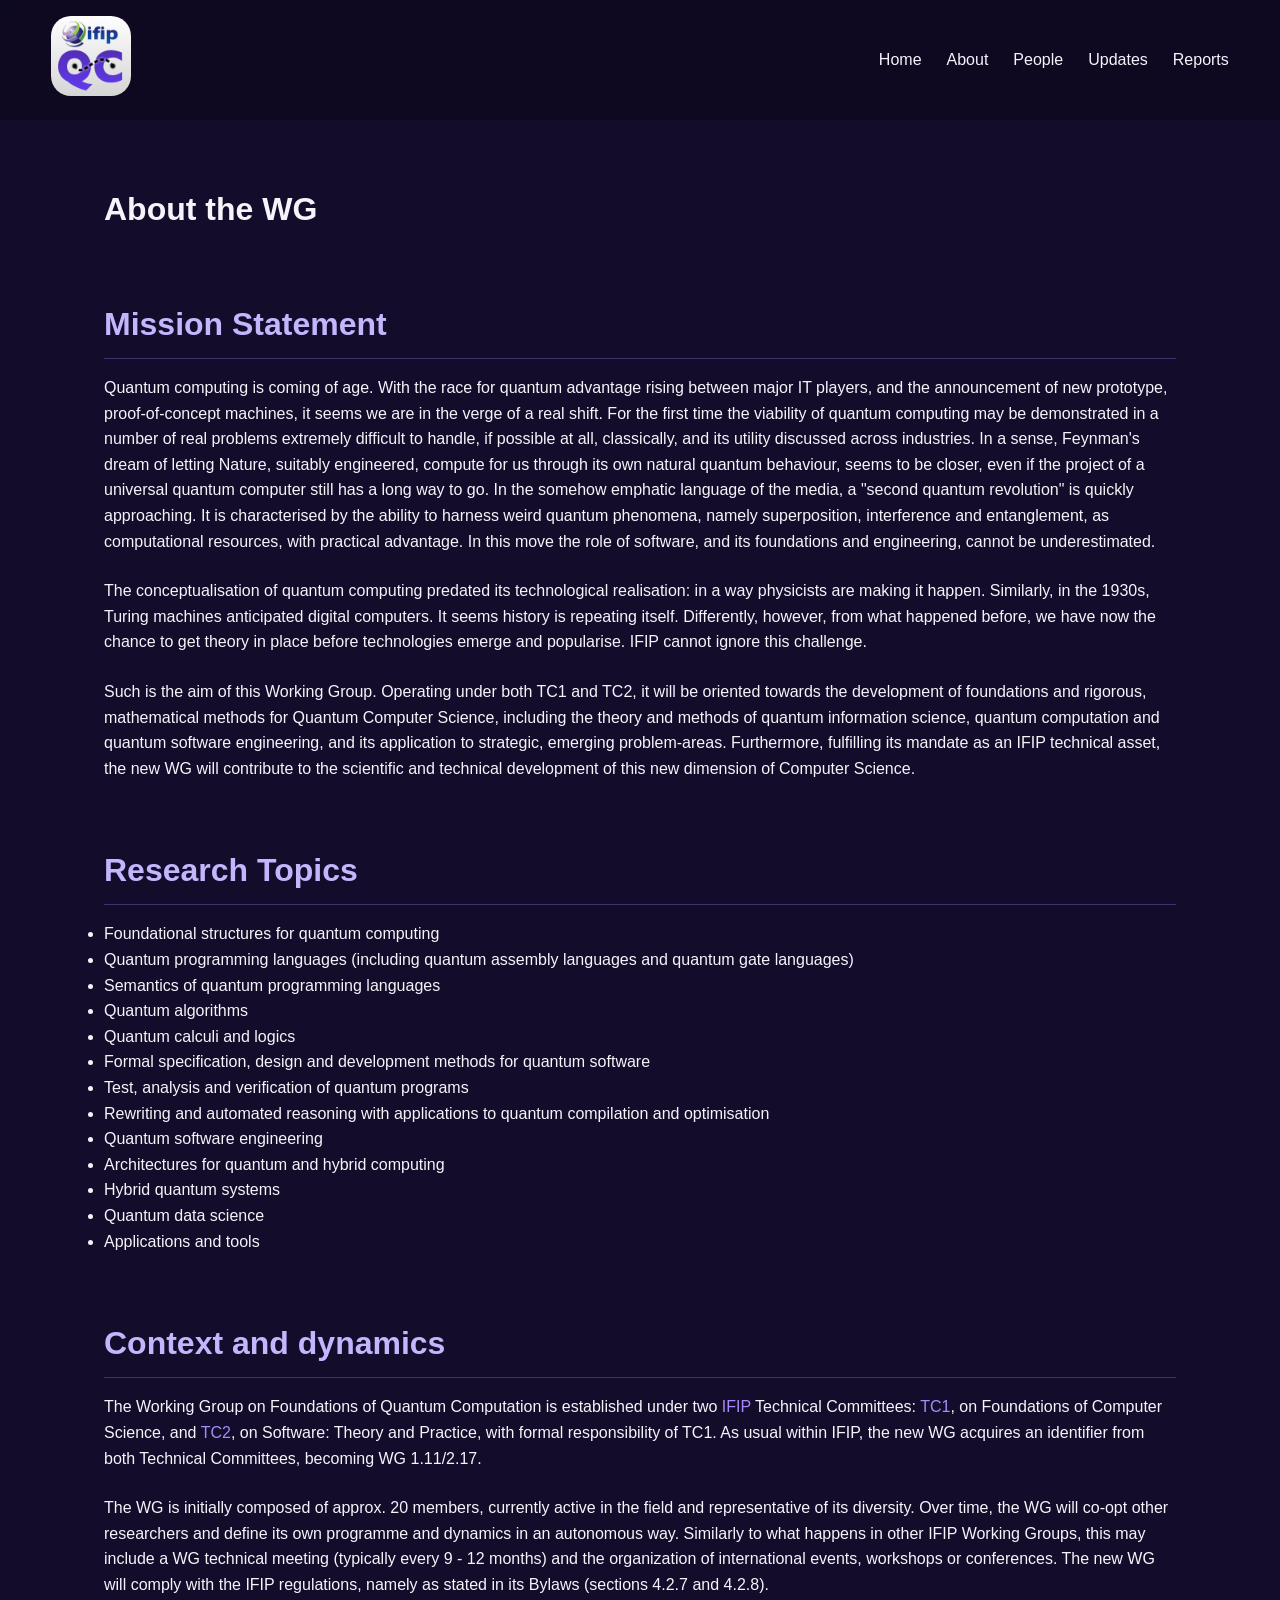
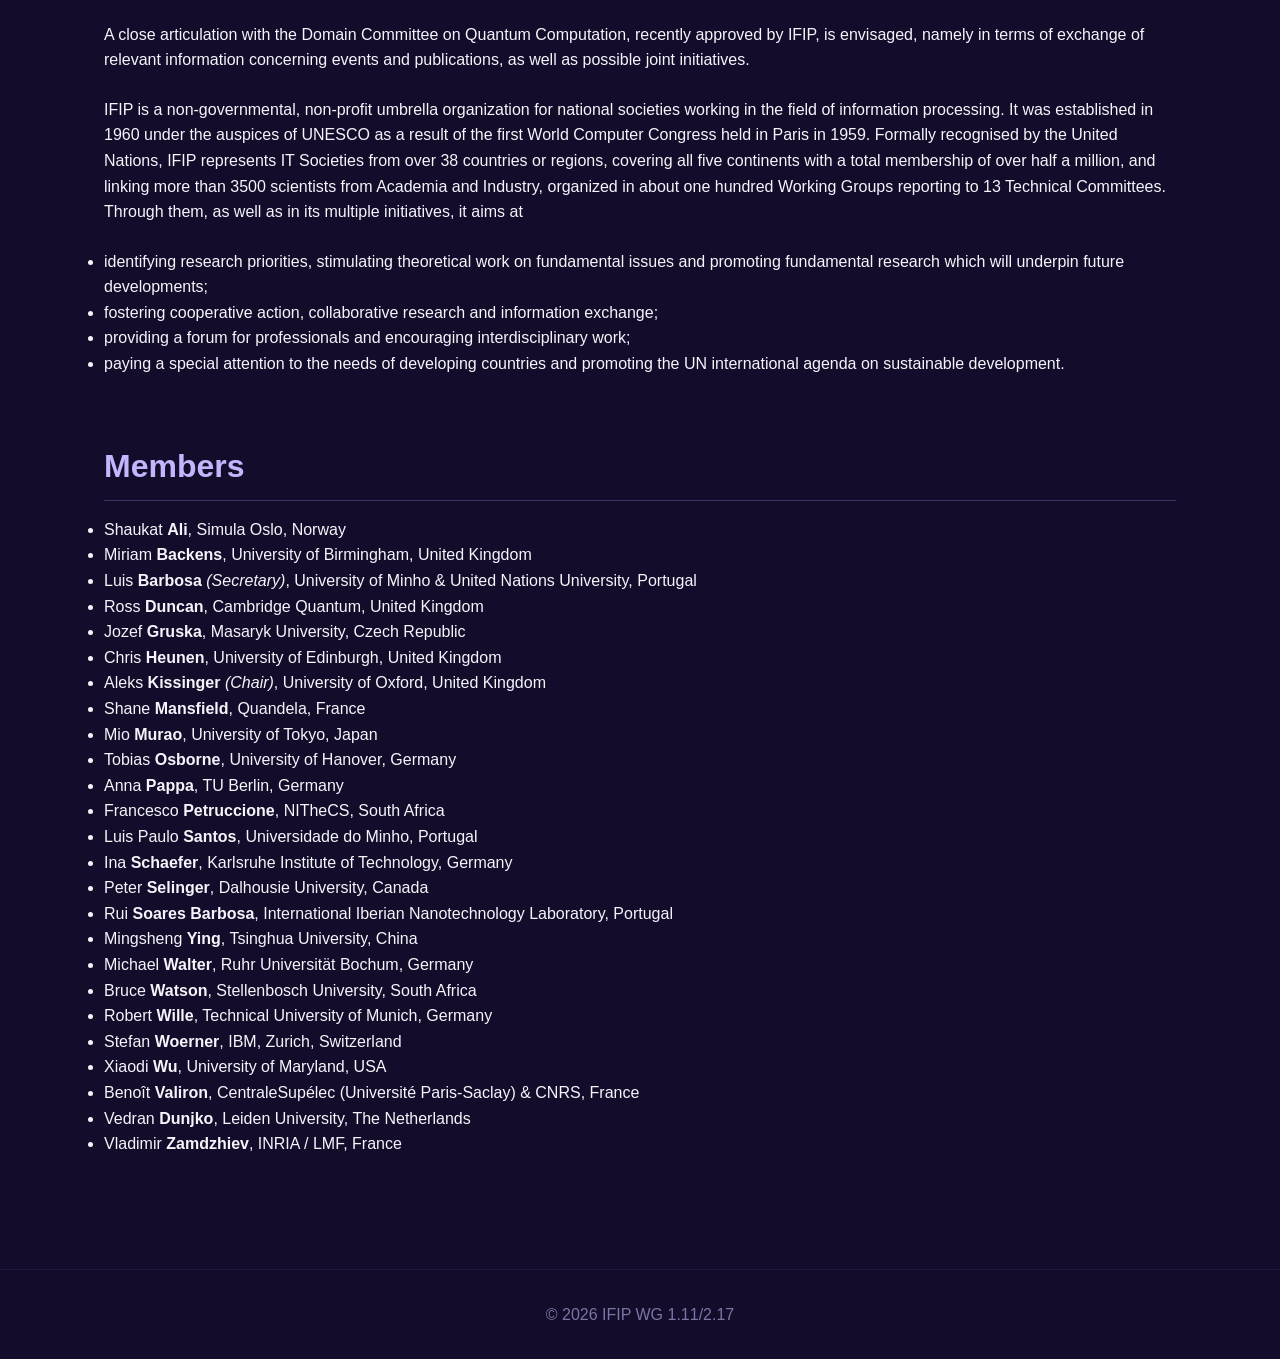
==== pages/about.html @ 375d7108 "new logo and style changes" ====
<!DOCTYPE html>
<html lang="en">
<head>
    <meta charset="UTF-8">
    <meta name="viewport" content="width=device-width, initial-scale=1.0">
    <title>IFIP Working Group - Foundations of Quantum Computation</title>
    <link rel="stylesheet" href="../style.css">
</head>
<body>

<header>
<div class="nav-container">
    <a href="https://www.ifip.org/">
        <img class="logo" src="../images/ifipqc-logo.png" alt="IFIP logo" />
    </a>
    <nav>
        <ul>
            <li><a href="../index.html">Home</a></li>
            <li><a href="../pages/about.html">About</a></li>
            <li><a href="../pages/people.html">People</a></li>
            <li><a href="../pages/updates.html">Updates</a></li>
            <li><a href="../pages/reports.html">Reports</a></li>
        </ul>
    </nav>
</div>
</header>

<main>
    <h1>About the WG</h1>

    <h2>Mission Statement</h2>

    <p>Quantum computing is coming of age. With the race for quantum advantage rising between major IT players, and the announcement of new prototype, proof-of-concept machines, it seems we are in the verge of a real shift. For the first time the viability of quantum computing may be demonstrated in a number of real problems extremely difficult to handle, if possible at all, classically, and its utility discussed across industries. In a sense, Feynman's dream of letting Nature, suitably engineered, compute for us through its own natural quantum behaviour, seems to be closer, even if the project of a universal quantum computer still has a long way to go. In the somehow emphatic language of the media, a "second quantum revolution" is quickly approaching. It is characterised by the ability to harness weird quantum phenomena, namely superposition, interference and entanglement, as computational resources, with practical advantage. In this move the role of software, and its foundations and engineering, cannot be underestimated.</p>

    <p>The conceptualisation of quantum computing predated its technological realisation: in a way physicists are making it happen. Similarly, in the 1930s, Turing machines anticipated digital computers. It seems history is repeating itself. Differently, however, from what happened before, we have now the chance to get theory in place before technologies emerge and popularise. IFIP cannot ignore this challenge.</p>

    <p>Such is the aim of this Working Group. Operating under both TC1 and TC2, it will be oriented towards the development of foundations and rigorous, mathematical methods for Quantum Computer Science, including the theory and methods of quantum information science, quantum computation and quantum software engineering, and its application to strategic, emerging problem-areas. Furthermore, fulfilling its mandate as an IFIP technical asset, the new WG will contribute to the scientific and technical development of this new dimension of Computer Science.</p>

    <h2>Research Topics</h2>

    <ul>
        <li>Foundational structures for quantum computing</li>
        <li>Quantum programming languages (including quantum assembly languages and quantum gate languages)</li>
        <li>Semantics of quantum programming languages</li>
        <li>Quantum algorithms</li>
        <li>Quantum calculi and logics</li>
        <li>Formal specification, design and development methods for quantum software</li>
        <li>Test, analysis and verification of quantum programs</li>
        <li>Rewriting and automated reasoning with applications to quantum compilation and optimisation</li>
        <li>Quantum software engineering</li>
        <li>Architectures for quantum and hybrid computing</li>
        <li>Hybrid quantum systems</li>
        <li>Quantum data science</li>
        <li>Applications and tools</li>
    </ul>

    <h2>Context and dynamics</h2>

    <p>The Working Group on Foundations of Quantum Computation is established under two <a href="https://www.ifip.org/">IFIP</a> Technical Committees: <a href="http://www.ifip-tc1.org/">TC1</a>, on Foundations of Computer Science, and <a href="https://www.ifip.org/bulletin/bulltcs/memtc02.htm">TC2</a>, on Software: Theory and Practice, with formal responsibility of TC1. As usual within IFIP, the new WG acquires an identifier from both Technical Committees, becoming WG 1.11/2.17.</p>

    <p>The WG is initially composed of approx. 20 members, currently active in the field and representative of its diversity. Over time, the WG will co-opt other researchers and define its own programme and dynamics in an autonomous way. Similarly to what happens in other IFIP Working Groups, this may include a WG technical meeting (typically every 9 - 12 months) and the organization of international events, workshops or conferences. The new WG will comply with the IFIP regulations, namely as stated in its Bylaws (sections 4.2.7 and 4.2.8).</p>

    <p>A close articulation with the Domain Committee on Quantum Computation, recently approved by IFIP, is envisaged, namely in terms of exchange of relevant information concerning events and publications, as well as possible joint initiatives.</p>

    <p>IFIP is a non-governmental, non-profit umbrella organization for national societies working in the field of information processing. It was established in 1960 under the auspices of UNESCO as a result of the first World Computer Congress held in Paris in 1959. Formally recognised by the United Nations, IFIP represents IT Societies from over 38 countries or regions, covering all five continents with a total membership of over half a million, and linking more than 3500 scientists from Academia and Industry, organized in about one hundred Working Groups reporting to 13 Technical Committees. Through them, as well as in its multiple initiatives, it aims at</p>

    <ul>
        <li>identifying research priorities, stimulating theoretical work on fundamental issues and promoting fundamental research which will underpin future developments;</li>
        <li>fostering cooperative action, collaborative research and information exchange;</li>
        <li>providing a forum for professionals and encouraging interdisciplinary work;</li>
        <li>paying a special attention to the needs of developing countries and promoting the UN international agenda on sustainable development.</li>
    </ul>

    <h2>Members</h2>

    <ul>
        <li>Shaukat <b>Ali</b>, Simula Oslo, Norway</li>
        <li>Miriam <b>Backens</b>, University of Birmingham, United Kingdom</li>
        <li>Luis <b>Barbosa</b> <i>(Secretary)</i>, University of Minho &amp; United Nations University, Portugal</li>
        <li>Ross <b>Duncan</b>, Cambridge Quantum, United Kingdom</li>
        <li>Jozef <b>Gruska</b>, Masaryk University, Czech Republic</li>
        <li>Chris <b>Heunen</b>, University of Edinburgh, United Kingdom</li>
        <li>Aleks <b>Kissinger</b> <i>(Chair)</i>, University of Oxford, United Kingdom</li>
        <li>Shane <b>Mansfield</b>, Quandela, France</li>
        <li>Mio <b>Murao</b>, University of Tokyo, Japan</li>
        <li>Tobias <b>Osborne</b>, University of Hanover, Germany</li>
        <li>Anna <b>Pappa</b>, TU Berlin, Germany</li>
        <li>Francesco <b>Petruccione</b>, NITheCS, South Africa</li>
        <li>Luis Paulo <b>Santos</b>, Universidade do Minho, Portugal</li>
        <li>Ina <b>Schaefer</b>, Karlsruhe Institute of Technology, Germany</li>
        <li>Peter <b>Selinger</b>, Dalhousie University, Canada</li>
        <li>Rui <b>Soares Barbosa</b>, International Iberian Nanotechnology Laboratory, Portugal</li>
        <li>Mingsheng <b>Ying</b>, Tsinghua University, China</li>
        <li>Michael <b>Walter</b>, Ruhr Universit&auml;t Bochum, Germany</li>
        <li>Bruce <b>Watson</b>, Stellenbosch University, South Africa</li>
        <li>Robert <b>Wille</b>, Technical University of Munich, Germany</li>
        <li>Stefan <b>Woerner</b>, IBM, Zurich, Switzerland</li>
        <li>Xiaodi <b>Wu</b>, University of Maryland, USA</li>
        <li>Beno&icirc;t <b>Valiron</b>, CentraleSup&eacute;lec (Universit&eacute; Paris-Saclay) &amp; CNRS, France</li>
        <li>Vedran <b>Dunjko</b>, Leiden University, The Netherlands</li>
        <li>Vladimir <b>Zamdzhiev</b>, INRIA / LMF, France</li>
    </ul>
</main>

<footer>
&copy; 2026 IFIP WG 1.11/2.17
</footer>

</body>
</html>
---- style.css ----
:root {
    --color-charcoal: #130D2B;
    --color-crisp-white: #F6F4FA;
    --color-quantum-purple-dark: rgba(167, 139, 250, 0.3);
    --color-quantum-purple: #A78BFA;
    --color-quantum-purple-light: #C4B5FD;
    --color-mid-gray: #7D75A3;
    --font-body: 'Futura', 'Inter', sans-serif; 
    --font-heading: 'Futura', 'Inter', sans-serif;
}


.cta-button {
    display: inline-block; 
    margin-top: 2rem; 
    padding: 0.75rem 2rem; 
    background-color: var(--color-quantum-purple);
    color: var(--color-charcoal);
    text-decoration: none; 
    font-weight: bold;
    border: none;
    cursor: pointer;
    transition: background-color 0.3s ease, transform 0.3s ease;
}

.cta-button:hover {
    background-color: var(--color-quantum-purple-light);
    color: var(--color-charcoal);
    transform: translateX(5px);
    box-shadow: 0 5px 15px rgba(167, 139, 250, 0.4);
}

* {
    margin: 0;
    padding: 0;
    box-sizing: border-box;
}

body {
    font-family: var(--font-body);
    background-color: var(--color-charcoal); 
    color: var(--color-crisp-white);
    line-height: 1.6;
}

h1, h2, h3 {
    font-family: var(--font-heading);
    color: var(--color-crisp-white);
    margin-bottom: 0.5em;
}

h2 {
    font-size: 2rem;
    color: var(--color-quantum-purple-light);
    border-bottom: 1px solid var(--color-quantum-purple-dark);
    padding-bottom: 0.5rem; margin-top: 2em;
}
p { margin-bottom: 1.5rem; }

a {
    color: var(--color-quantum-purple);
    text-decoration: none;
    transition: color 0.3s ease;
}

a:hover {
    color: var(--color-quantum-purple-light);
    text-decoration: underline;
}


header {
    background-color: rgba(14, 9, 33, 0.95);
    padding: 1rem 4%;
    position: sticky; 
    top: 0; 
    z-index: 1000; 
    backdrop-filter: blur(5px); 
    -webkit-backdrop-filter: blur(5px); 
}

header img.logo {
    height: 80px;
    border-radius: 20px;
}

.nav-container {
    display: flex;
    justify-content: space-between; 
    align-items: center;
}

nav ul {
    list-style: none; 
    display: flex; 
}

nav ul li {
    margin-left: 25px; 
}

nav a {
    text-decoration: none;
    color: var(--color-crisp-white);
    font-weight: 500;
    transition: color 0.3s ease; 
}

nav a:hover {
    color: var(--color-quantum-purple);
    text-decoration: none;
}

main {
    padding: 4rem 5%;
    max-width: 1200px; 
    margin: 0 auto; 
}

footer {
    text-align: center;
    padding: 2rem 5%;
    margin-top: 3rem;
    border-top: 1px solid rgba(167, 139, 250, 0.1);
    color: var(--color-mid-gray);
}

.card-grid { display: grid; grid-template-columns: repeat(auto-fit, minmax(300px, 1fr)); gap: 2rem; margin-top: 2rem;}
.card { background-color: rgba(196, 181, 253, 0.06); padding: 2rem; transition: transform 0.3s ease, background-color 0.3s ease;}
.card:hover { border-color: var(--color-quantum-purple); }

@media (max-width: 768px) {
    h1 { font-size: 2rem; }
    header { padding: 1rem 4%; }
    .nav-container { flex-direction: column; align-items: flex-start; }
    nav ul { margin-top: 1rem; padding-left: 0; }
    nav ul li { margin-left: 15px; }
}
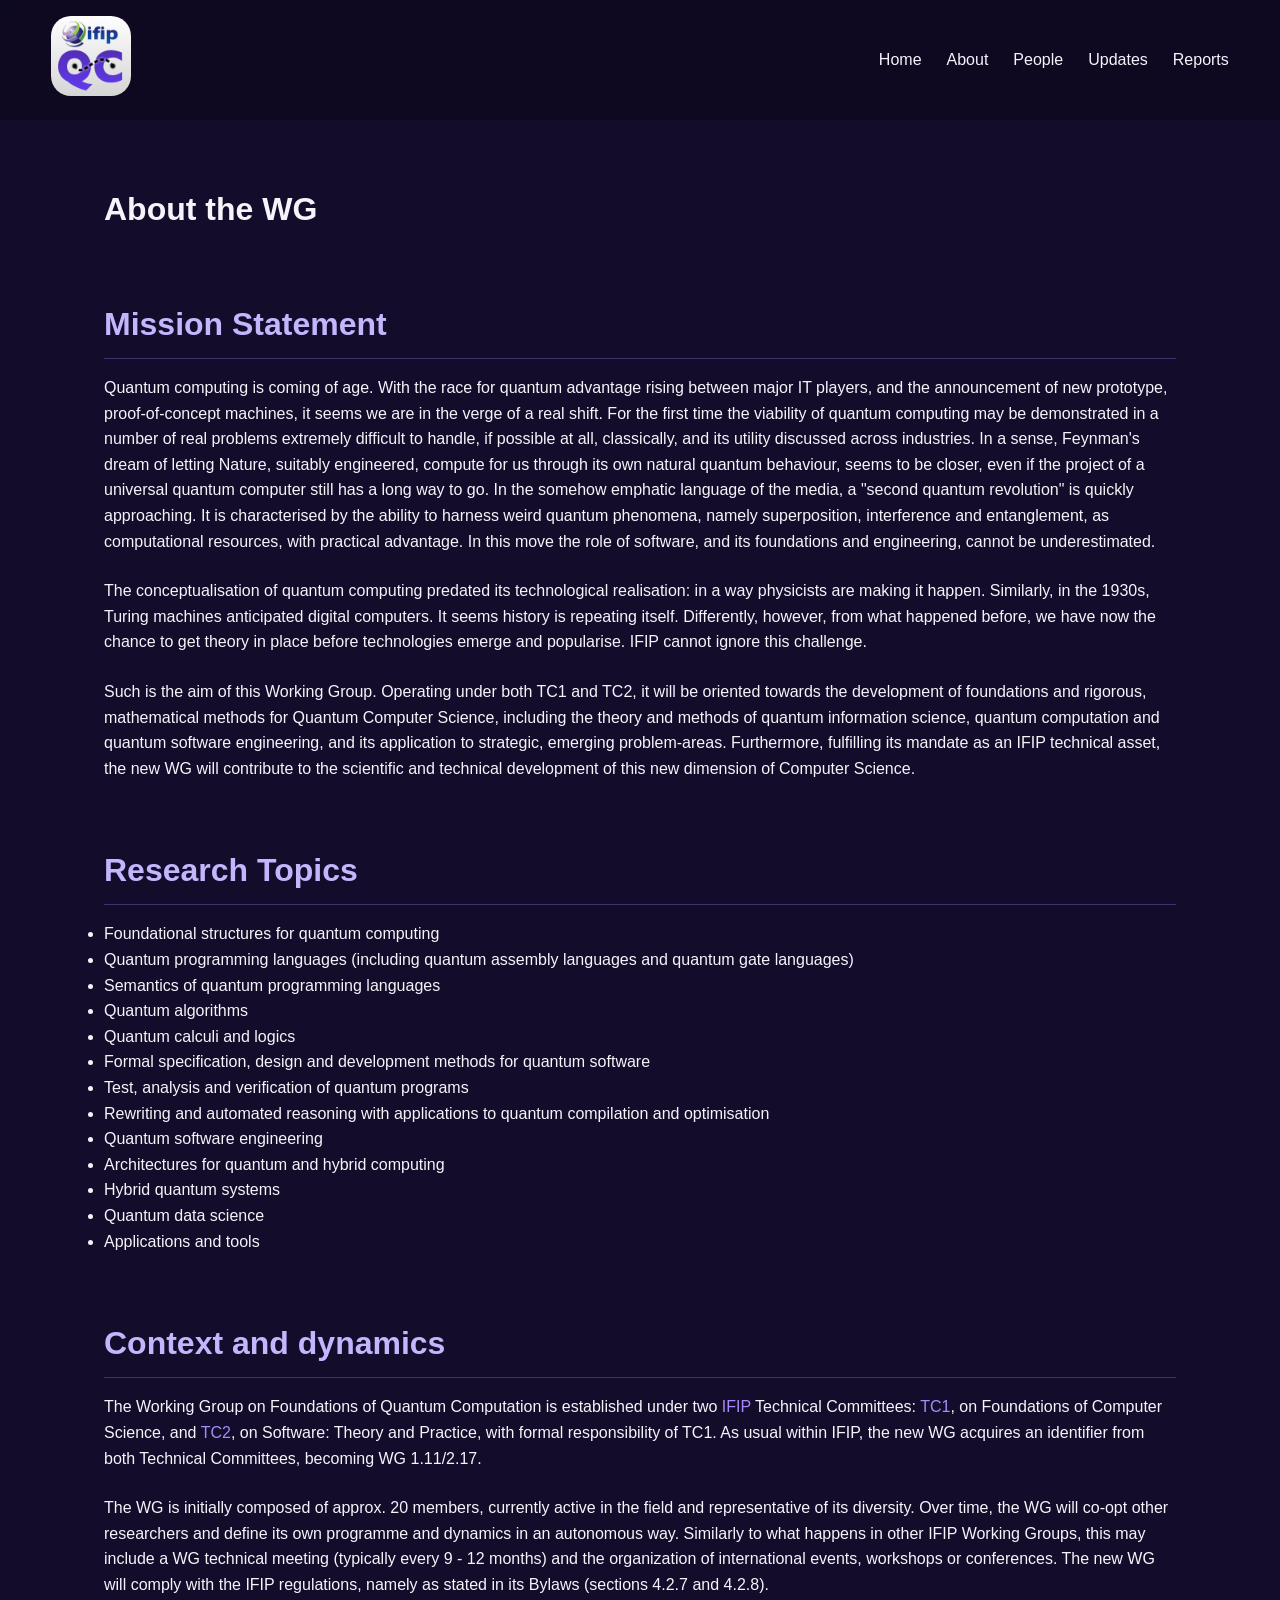
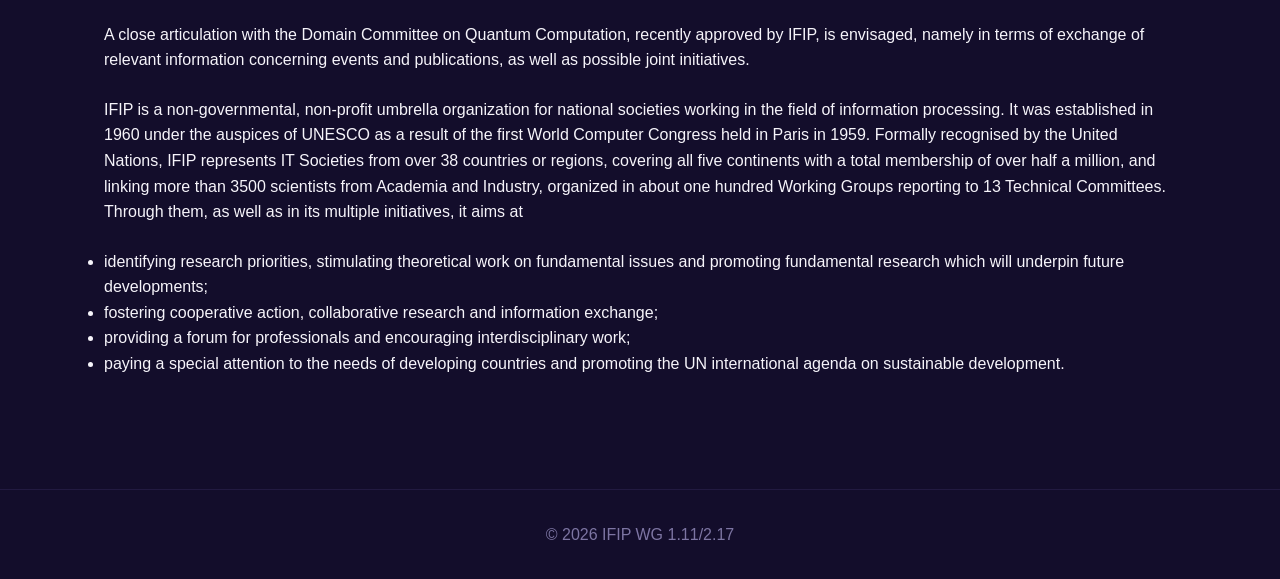
==== commit afdf286f: "working on people page" ====
--- a/pages/about.html
+++ b/pages/about.html
@@ -71,35 +71,6 @@
         <li>paying a special attention to the needs of developing countries and promoting the UN international agenda on sustainable development.</li>
     </ul>
 
-    <h2>Members</h2>
-
-    <ul>
-        <li>Shaukat <b>Ali</b>, Simula Oslo, Norway</li>
-        <li>Miriam <b>Backens</b>, University of Birmingham, United Kingdom</li>
-        <li>Luis <b>Barbosa</b> <i>(Secretary)</i>, University of Minho &amp; United Nations University, Portugal</li>
-        <li>Ross <b>Duncan</b>, Cambridge Quantum, United Kingdom</li>
-        <li>Jozef <b>Gruska</b>, Masaryk University, Czech Republic</li>
-        <li>Chris <b>Heunen</b>, University of Edinburgh, United Kingdom</li>
-        <li>Aleks <b>Kissinger</b> <i>(Chair)</i>, University of Oxford, United Kingdom</li>
-        <li>Shane <b>Mansfield</b>, Quandela, France</li>
-        <li>Mio <b>Murao</b>, University of Tokyo, Japan</li>
-        <li>Tobias <b>Osborne</b>, University of Hanover, Germany</li>
-        <li>Anna <b>Pappa</b>, TU Berlin, Germany</li>
-        <li>Francesco <b>Petruccione</b>, NITheCS, South Africa</li>
-        <li>Luis Paulo <b>Santos</b>, Universidade do Minho, Portugal</li>
-        <li>Ina <b>Schaefer</b>, Karlsruhe Institute of Technology, Germany</li>
-        <li>Peter <b>Selinger</b>, Dalhousie University, Canada</li>
-        <li>Rui <b>Soares Barbosa</b>, International Iberian Nanotechnology Laboratory, Portugal</li>
-        <li>Mingsheng <b>Ying</b>, Tsinghua University, China</li>
-        <li>Michael <b>Walter</b>, Ruhr Universit&auml;t Bochum, Germany</li>
-        <li>Bruce <b>Watson</b>, Stellenbosch University, South Africa</li>
-        <li>Robert <b>Wille</b>, Technical University of Munich, Germany</li>
-        <li>Stefan <b>Woerner</b>, IBM, Zurich, Switzerland</li>
-        <li>Xiaodi <b>Wu</b>, University of Maryland, USA</li>
-        <li>Beno&icirc;t <b>Valiron</b>, CentraleSup&eacute;lec (Universit&eacute; Paris-Saclay) &amp; CNRS, France</li>
-        <li>Vedran <b>Dunjko</b>, Leiden University, The Netherlands</li>
-        <li>Vladimir <b>Zamdzhiev</b>, INRIA / LMF, France</li>
-    </ul>
 </main>
 
 <footer>
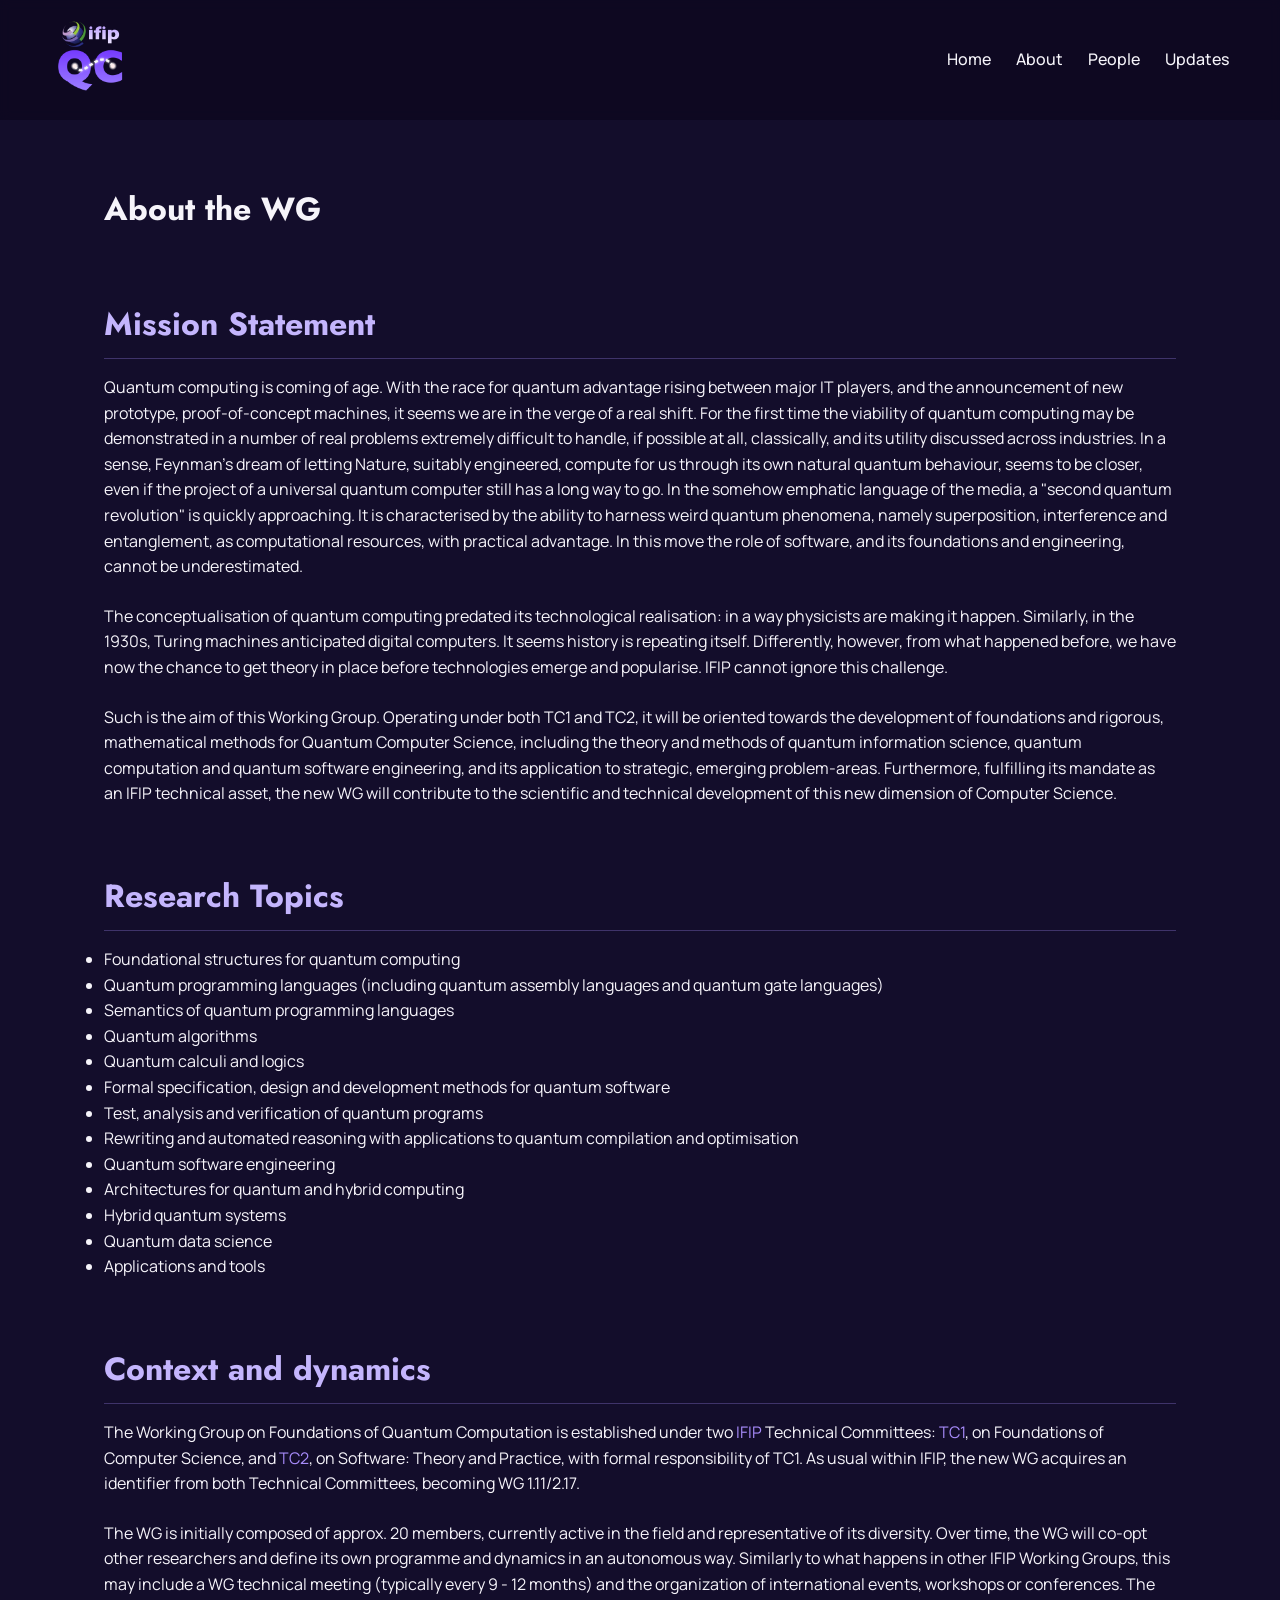
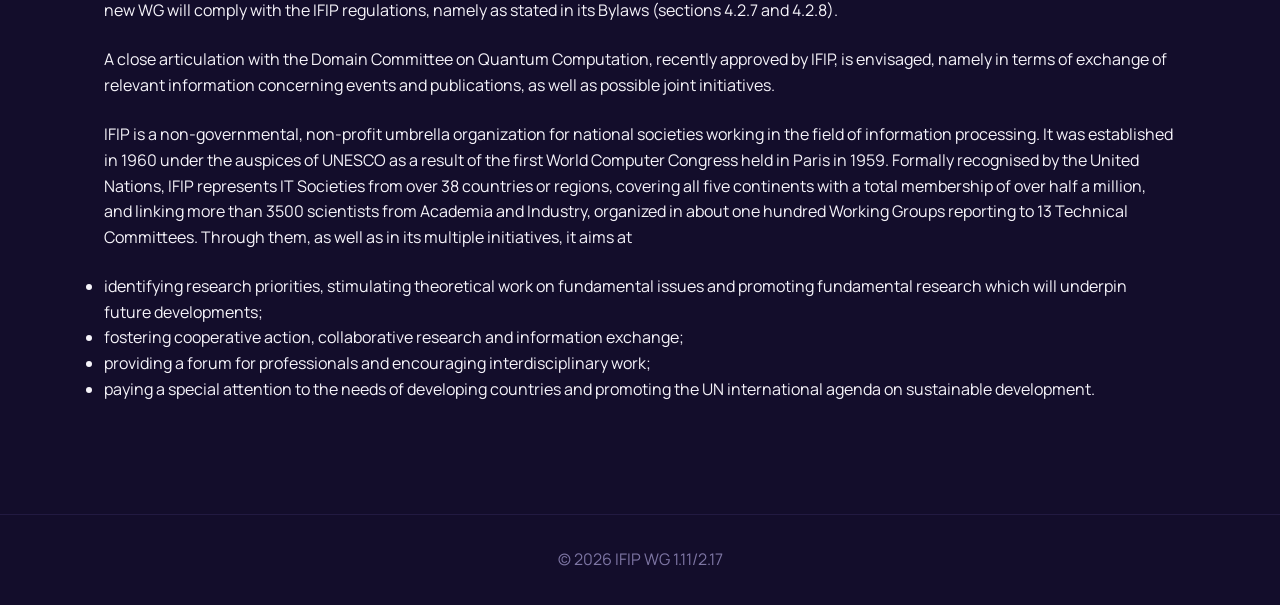
==== commit 2c21b458: "updates" ====
--- a/pages/about.html
+++ b/pages/about.html
@@ -19,7 +19,7 @@
             <li><a href="../pages/about.html">About</a></li>
             <li><a href="../pages/people.html">People</a></li>
             <li><a href="../pages/updates.html">Updates</a></li>
-            <li><a href="../pages/reports.html">Reports</a></li>
+            <!-- <li><a href="../pages/reports.html">Reports</a></li> -->
         </ul>
     </nav>
 </div>
--- a/style.css
+++ b/style.css
@@ -1,3 +1,5 @@
+@import url('https://fonts.googleapis.com/css2?family=Jost:ital,wght@0,400..700;1,400..700&family=Manrope:wght@400..700&display=swap');
+
 :root {
     --color-charcoal: #130D2B;
     --color-crisp-white: #F6F4FA;
@@ -5,8 +7,8 @@
     --color-quantum-purple: #A78BFA;
     --color-quantum-purple-light: #C4B5FD;
     --color-mid-gray: #7D75A3;
-    --font-body: 'Futura', 'Inter', sans-serif; 
-    --font-heading: 'Futura', 'Inter', sans-serif;
+    --font-body: 'Futura', 'Manrope', sans-serif;
+    --font-heading: 'Futura', 'Jost', sans-serif;
 }
 
 
@@ -125,9 +127,157 @@
     color: var(--color-mid-gray);
 }
 
-.card-grid { display: grid; grid-template-columns: repeat(auto-fit, minmax(300px, 1fr)); gap: 2rem; margin-top: 2rem;}
+.card-grid { display: grid; grid-template-columns: repeat(2, 1fr); gap: 2rem; margin-top: 2rem;}
 .card { background-color: rgba(196, 181, 253, 0.06); padding: 2rem; transition: transform 0.3s ease, background-color 0.3s ease;}
 .card:hover { border-color: var(--color-quantum-purple); }
+
+.people-grid {
+    display: grid;
+    grid-template-columns: repeat(auto-fill, minmax(220px, 1fr));
+    gap: 1.5rem;
+    margin-top: 2.5rem;
+}
+
+a.person-card,
+a.person-card:hover {
+    color: inherit;
+    text-decoration: none;
+}
+
+.person-card {
+    display: flex;
+    flex-direction: column;
+    align-items: center;
+    text-align: center;
+    padding: 2rem 1.25rem;
+    background-color: rgba(196, 181, 253, 0.06);
+    border: 1px solid var(--color-quantum-purple-dark);
+    border-radius: 12px;
+    transition: transform 0.3s ease, border-color 0.3s ease, box-shadow 0.3s ease;
+}
+
+.person-card:hover {
+    transform: translateY(-5px);
+    border-color: var(--color-quantum-purple);
+    box-shadow: 0 10px 25px rgba(167, 139, 250, 0.2);
+}
+
+.person-photo {
+    width: 150px;
+    height: 150px;
+    object-fit: cover;
+    border-radius: 50%;
+    border: 3px solid var(--color-quantum-purple-dark);
+    margin-bottom: 1.25rem;
+    transition: border-color 0.3s ease;
+}
+
+.person-card:hover .person-photo {
+    border-color: var(--color-quantum-purple);
+}
+
+.person-name {
+    font-size: 1.15rem;
+    margin-bottom: 0.25rem;
+}
+
+.person-role {
+    display: inline-block;
+    padding: 0.15rem 0.75rem;
+    margin-bottom: 0.5rem;
+    background-color: var(--color-quantum-purple);
+    color: var(--color-charcoal);
+    border-radius: 999px;
+    font-size: 0.75rem;
+    font-weight: bold;
+    text-transform: uppercase;
+    letter-spacing: 0.05em;
+}
+
+.person-affiliation {
+    margin-bottom: 0.25rem;
+    font-size: 0.9rem;
+    color: var(--color-quantum-purple-light);
+}
+
+.person-country {
+    margin-bottom: 0;
+    font-size: 0.85rem;
+    color: var(--color-mid-gray);
+}
+
+/* Updates timeline */
+.updates {
+    max-width: 820px;
+    margin-top: 2.5rem;
+}
+
+.update {
+    display: flex;
+    gap: 2.5rem;
+    padding: 2rem 0;
+    border-top: 1px solid var(--color-quantum-purple-dark);
+}
+
+.update:first-child {
+    border-top: none;
+    padding-top: 0;
+}
+
+.update time {
+    flex: 0 0 6.5rem;
+    display: flex;
+    flex-direction: column;
+    line-height: 1.1;
+    padding-left: 1rem;
+    border-left: 3px solid var(--color-quantum-purple);
+}
+
+.update time .day {
+    font-family: var(--font-heading);
+    font-size: 2.5rem;
+    font-weight: 700;
+    color: var(--color-quantum-purple);
+}
+
+.update time .month {
+    font-family: var(--font-heading);
+    font-size: 1rem;
+    font-weight: 600;
+    text-transform: uppercase;
+    letter-spacing: 0.15em;
+    color: var(--color-quantum-purple-light);
+}
+
+.update time .year {
+    font-size: 0.85rem;
+    color: var(--color-mid-gray);
+    margin-top: 0.15rem;
+}
+
+/* Date range: e.g. a multi-day meeting. Add class="range" to <time>
+   and put the range in .day ("6–9") or .month ("Oct–Nov"). */
+.update time.range .day {
+    font-size: 2rem;
+    letter-spacing: -0.01em;
+}
+
+.update-body {
+    flex: 1;
+}
+
+.update-body h2 {
+    font-size: 1.35rem;
+    color: var(--color-crisp-white);
+    border: none;
+    padding: 0;
+    margin-top: 0;
+    margin-bottom: 0.5rem;
+}
+
+.update-body p:last-child {
+    margin-bottom: 0;
+}
 
 @media (max-width: 768px) {
     h1 { font-size: 2rem; }
@@ -135,5 +285,11 @@
     .nav-container { flex-direction: column; align-items: flex-start; }
     nav ul { margin-top: 1rem; padding-left: 0; }
     nav ul li { margin-left: 15px; }
-}
-
+    .card-grid { grid-template-columns: 1fr; }
+    .update { flex-direction: column; gap: 1rem; }
+    .update time { flex-basis: auto; flex-direction: row; align-items: baseline; gap: 0.5rem; }
+    .update time .day { font-size: 1.75rem; }
+    .update time .month { font-size: 0.9rem; }
+    .update time .year { margin-top: 0; }
+}
+
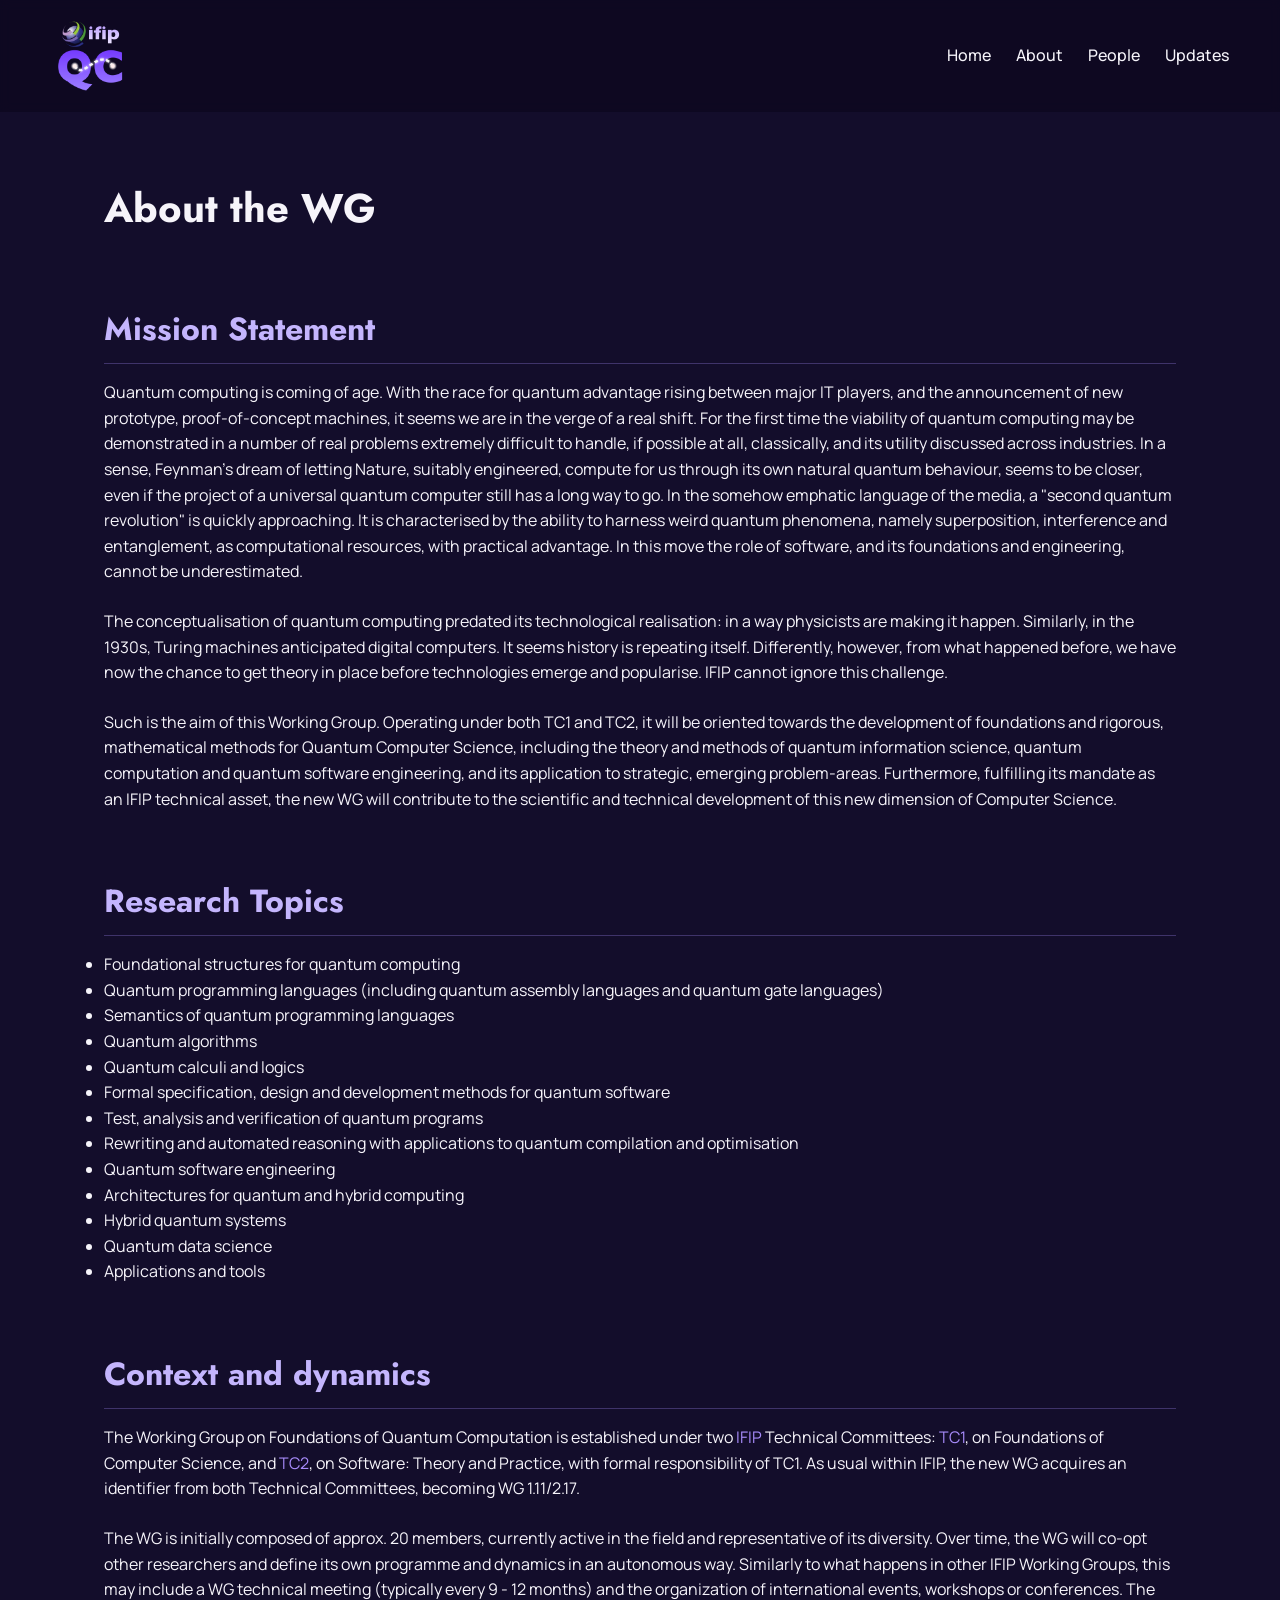
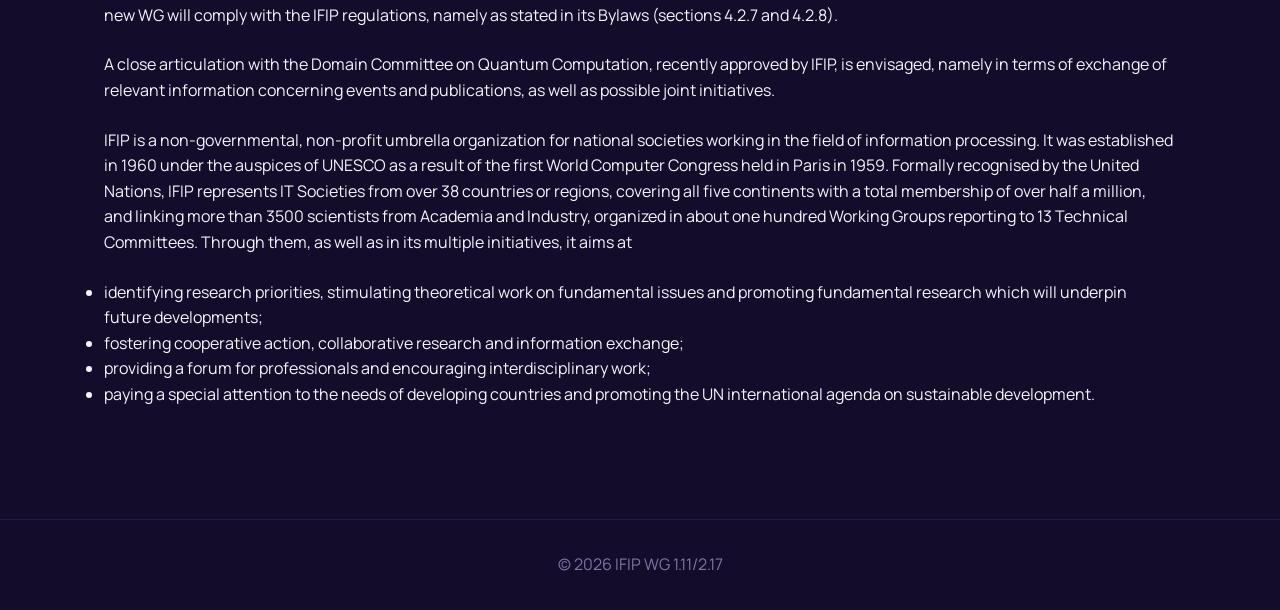
==== commit 3bd42fa3: "responsive styles" ====
--- a/pages/about.html
+++ b/pages/about.html
@@ -13,6 +13,12 @@
     <a href="https://www.ifip.org/">
         <img class="logo" src="../images/ifipqc-logo.png" alt="IFIP logo" />
     </a>
+    <input class="nav-toggle" id="nav-toggle" type="checkbox" aria-label="Toggle navigation menu" />
+    <label class="nav-toggle-label" for="nav-toggle" aria-hidden="true">
+        <span></span>
+        <span></span>
+        <span></span>
+    </label>
     <nav>
         <ul>
             <li><a href="../index.html">Home</a></li>
--- a/style.css
+++ b/style.css
@@ -13,12 +13,12 @@
 
 
 .cta-button {
-    display: inline-block; 
-    margin-top: 2rem; 
-    padding: 0.75rem 2rem; 
+    display: inline-block;
+    margin-top: 2rem;
+    padding: 0.75rem 2rem;
     background-color: var(--color-quantum-purple);
     color: var(--color-charcoal);
-    text-decoration: none; 
+    text-decoration: none;
     font-weight: bold;
     border: none;
     cursor: pointer;
@@ -40,9 +40,16 @@
 
 body {
     font-family: var(--font-body);
-    background-color: var(--color-charcoal); 
+    background-color: var(--color-charcoal);
     color: var(--color-crisp-white);
     line-height: 1.6;
+    overflow-wrap: break-word;
+    -webkit-text-size-adjust: 100%;
+}
+
+img {
+    max-width: 100%;
+    height: auto;
 }
 
 h1, h2, h3 {
@@ -51,8 +58,10 @@
     margin-bottom: 0.5em;
 }
 
+h1 { font-size: clamp(1.9rem, 5vw, 2.5rem); }
+
 h2 {
-    font-size: 2rem;
+    font-size: clamp(1.5rem, 4vw, 2rem);
     color: var(--color-quantum-purple-light);
     border-bottom: 1px solid var(--color-quantum-purple-dark);
     padding-bottom: 0.5rem; margin-top: 2em;
@@ -74,38 +83,40 @@
 header {
     background-color: rgba(14, 9, 33, 0.95);
     padding: 1rem 4%;
-    position: sticky; 
-    top: 0; 
-    z-index: 1000; 
-    backdrop-filter: blur(5px); 
-    -webkit-backdrop-filter: blur(5px); 
+    position: sticky;
+    top: 0;
+    z-index: 1000;
+    backdrop-filter: blur(5px);
+    -webkit-backdrop-filter: blur(5px);
 }
 
 header img.logo {
-    height: 80px;
+    display: block;
+    height: clamp(52px, 13vw, 80px);
     border-radius: 20px;
 }
 
 .nav-container {
     display: flex;
-    justify-content: space-between; 
+    justify-content: space-between;
     align-items: center;
+    gap: 1rem;
 }
 
 nav ul {
-    list-style: none; 
-    display: flex; 
+    list-style: none;
+    display: flex;
 }
 
 nav ul li {
-    margin-left: 25px; 
+    margin-left: 25px;
 }
 
 nav a {
     text-decoration: none;
     color: var(--color-crisp-white);
     font-weight: 500;
-    transition: color 0.3s ease; 
+    transition: color 0.3s ease;
 }
 
 nav a:hover {
@@ -113,10 +124,17 @@
     text-decoration: none;
 }
 
+/* Hamburger menu: hidden on desktop, where the nav is always visible. The
+   checkbox holds the open/closed state so no JavaScript is needed. */
+.nav-toggle,
+.nav-toggle-label {
+    display: none;
+}
+
 main {
     padding: 4rem 5%;
-    max-width: 1200px; 
-    margin: 0 auto; 
+    max-width: 1200px;
+    margin: 0 auto;
 }
 
 footer {
@@ -124,6 +142,24 @@
     padding: 2rem 5%;
     margin-top: 3rem;
     border-top: 1px solid rgba(167, 139, 250, 0.1);
+    color: var(--color-mid-gray);
+}
+
+/* Home page hero */
+.hero-section {
+    padding: 1rem 0 2rem;
+    text-align: center;
+    min-height: 80vh;
+}
+
+.hero-title {
+    font-size: clamp(2rem, 7vw, 3rem);
+    margin-bottom: 0.2em;
+}
+
+.hero-tagline {
+    font-size: clamp(1.15rem, 3.5vw, 1.5rem);
+    font-family: var(--font-heading);
     color: var(--color-mid-gray);
 }
 
@@ -264,6 +300,7 @@
 
 .update-body {
     flex: 1;
+    min-width: 0;
 }
 
 .update-body h2 {
@@ -279,17 +316,122 @@
     margin-bottom: 0;
 }
 
+@media (max-width: 900px) {
+    .card-grid { gap: 1.5rem; }
+    .card { padding: 1.5rem; }
+}
+
 @media (max-width: 768px) {
-    h1 { font-size: 2rem; }
-    header { padding: 1rem 4%; }
-    .nav-container { flex-direction: column; align-items: flex-start; }
-    nav ul { margin-top: 1rem; padding-left: 0; }
-    nav ul li { margin-left: 15px; }
+    header { padding: 0.75rem 5%; }
+
+    /* Nav collapses into a full-width panel below the logo, toggled by the
+       hamburger. The panel is a flex sibling given a full row by wrapping. */
+    .nav-container { flex-wrap: wrap; }
+
+    /* Off-screen rather than display:none so the toggle stays keyboard-focusable. */
+    .nav-toggle {
+        display: block;
+        position: absolute;
+        width: 1px;
+        height: 1px;
+        opacity: 0;
+    }
+
+    .nav-toggle-label {
+        display: flex;
+        flex-direction: column;
+        justify-content: center;
+        gap: 5px;
+        width: 44px;
+        height: 44px;
+        padding: 10px;
+        cursor: pointer;
+    }
+
+    .nav-toggle-label span {
+        display: block;
+        height: 2px;
+        background-color: var(--color-crisp-white);
+        border-radius: 2px;
+        transition: transform 0.3s ease, opacity 0.2s ease;
+    }
+
+    .nav-toggle:focus-visible + .nav-toggle-label {
+        outline: 2px solid var(--color-quantum-purple);
+        outline-offset: 2px;
+    }
+
+    /* Hamburger morphs into a close (X) icon while the menu is open. */
+    .nav-toggle:checked + .nav-toggle-label span:nth-child(1) {
+        transform: translateY(7px) rotate(45deg);
+    }
+    .nav-toggle:checked + .nav-toggle-label span:nth-child(2) {
+        opacity: 0;
+    }
+    .nav-toggle:checked + .nav-toggle-label span:nth-child(3) {
+        transform: translateY(-7px) rotate(-45deg);
+    }
+
+    nav {
+        flex-basis: 100%;
+        max-height: 0;
+        overflow: hidden;
+        transition: max-height 0.3s ease;
+    }
+
+    .nav-toggle:checked ~ nav {
+        max-height: 20rem;
+    }
+
+    nav ul {
+        flex-direction: column;
+        padding: 0.5rem 0 0.25rem;
+        border-top: 1px solid var(--color-quantum-purple-dark);
+        margin-top: 0.75rem;
+    }
+
+    nav ul li {
+        margin-left: 0;
+    }
+
+    nav ul li a {
+        display: block;
+        padding: 0.75rem 0.25rem;
+        font-size: 1.05rem;
+    }
+
+    main { padding: 2.5rem 1.25rem; }
+
+    .hero-section { min-height: 0; padding-bottom: 1rem; }
+    .cta-button { margin-top: 1.5rem; }
+
     .card-grid { grid-template-columns: 1fr; }
+
+    .people-grid {
+        grid-template-columns: repeat(auto-fill, minmax(145px, 1fr));
+        gap: 1rem;
+    }
+    .person-card { padding: 1.25rem 0.75rem; }
+    .person-photo {
+        width: 100px;
+        height: 100px;
+        margin-bottom: 0.75rem;
+    }
+    .person-name { font-size: 1rem; }
+    .person-affiliation { font-size: 0.8rem; }
+    .person-country { font-size: 0.75rem; }
+
     .update { flex-direction: column; gap: 1rem; }
     .update time { flex-basis: auto; flex-direction: row; align-items: baseline; gap: 0.5rem; }
     .update time .day { font-size: 1.75rem; }
     .update time .month { font-size: 0.9rem; }
     .update time .year { margin-top: 0; }
-}
-
+
+    footer { margin-top: 2rem; }
+}
+
+@media (prefers-reduced-motion: reduce) {
+    * {
+        transition: none !important;
+    }
+}
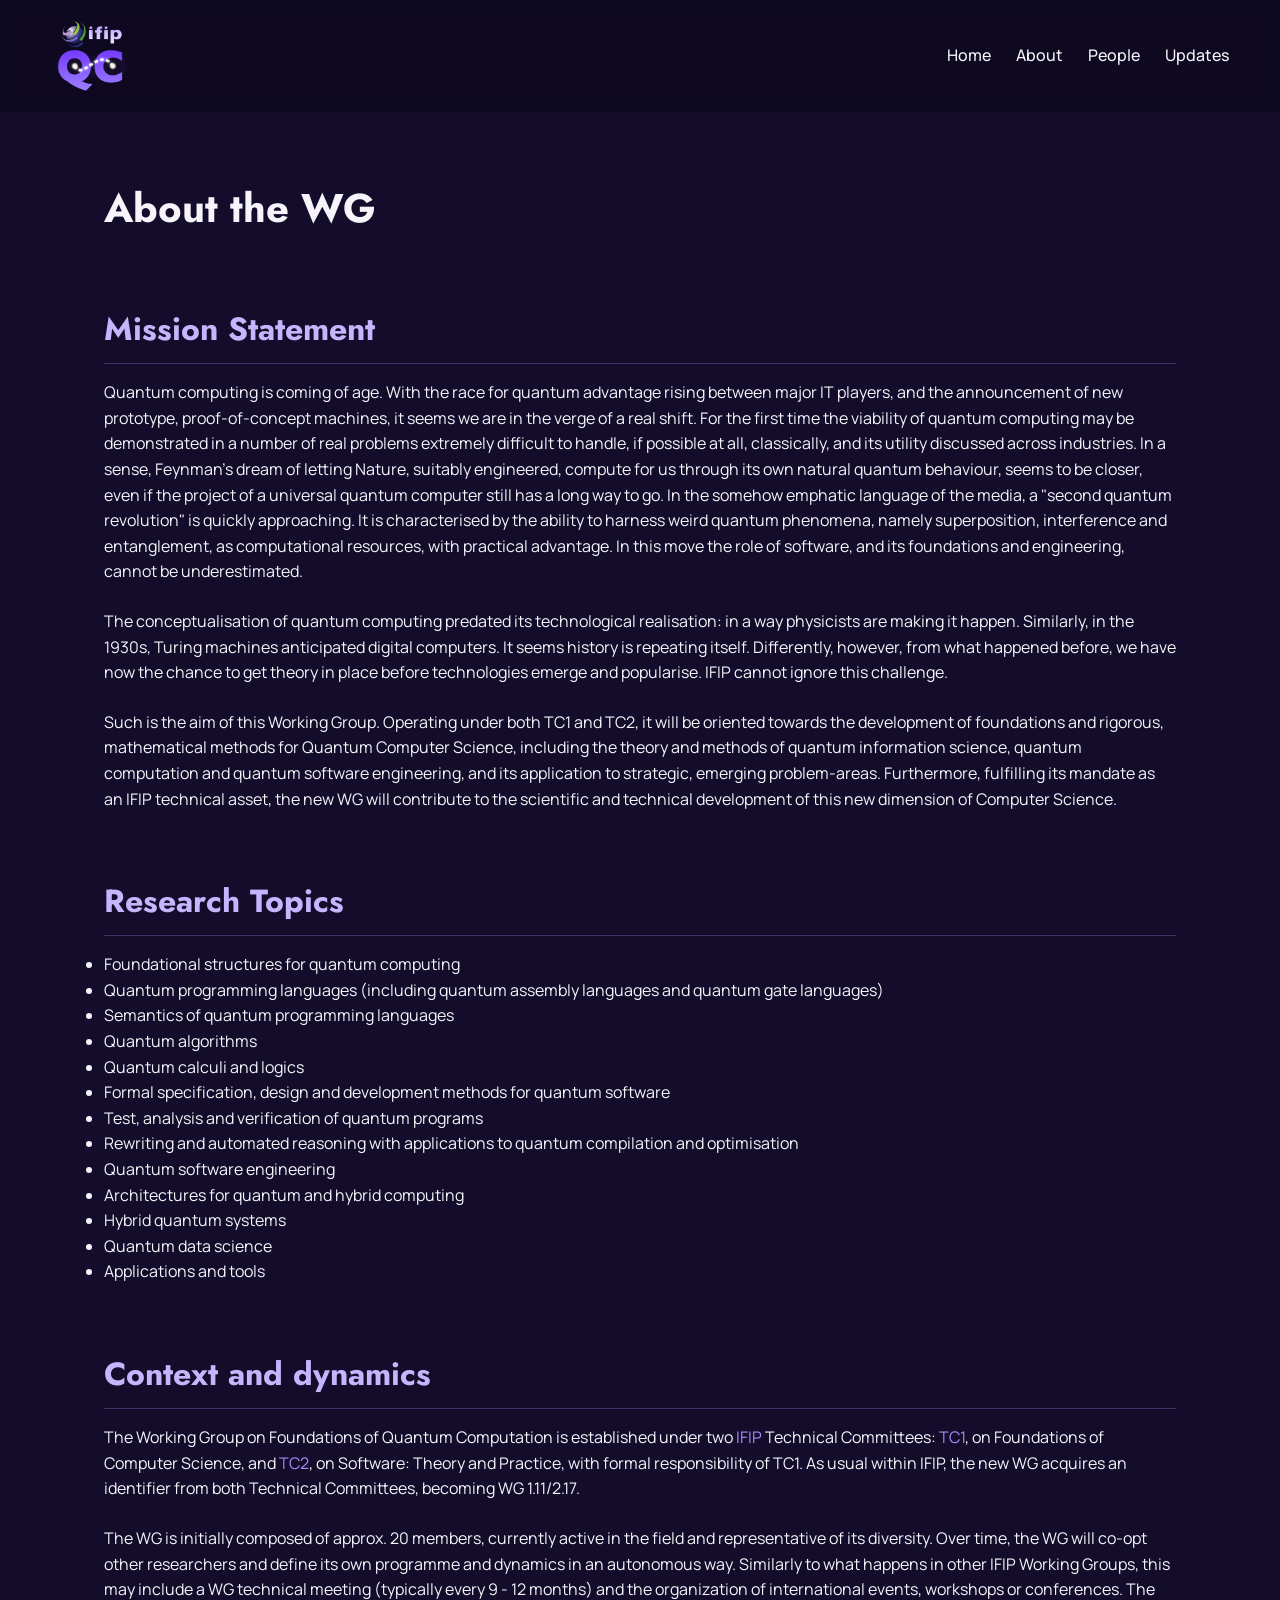
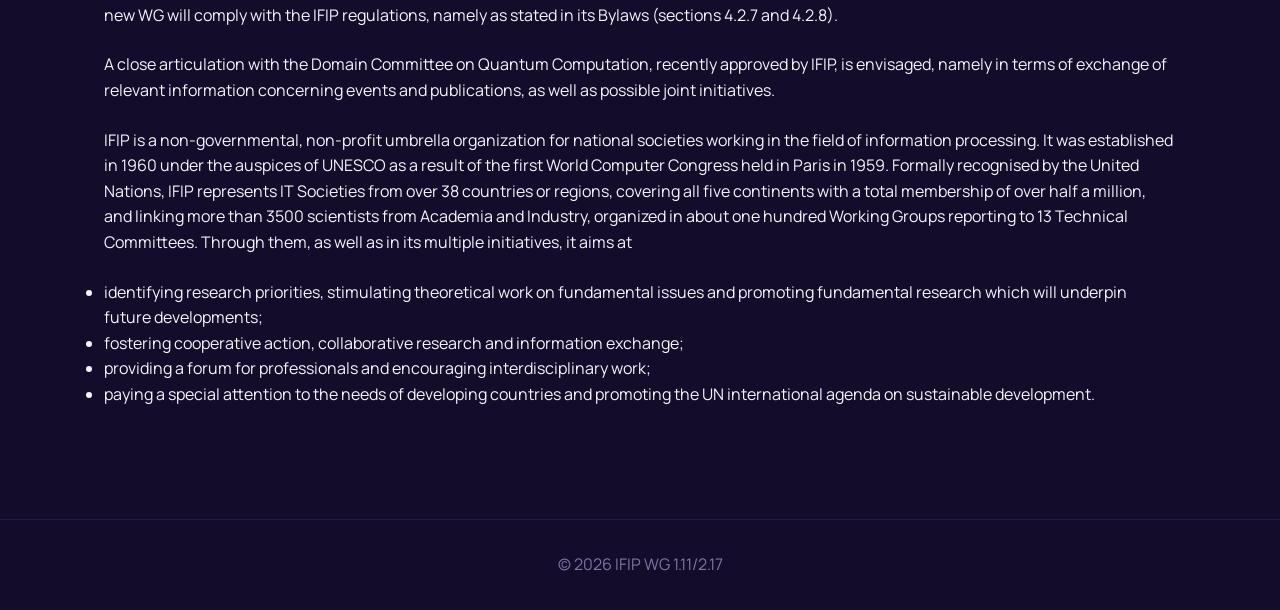
==== commit f932df44: "added script to generate favicons" ====
--- a/pages/about.html
+++ b/pages/about.html
@@ -4,6 +4,11 @@
     <meta charset="UTF-8">
     <meta name="viewport" content="width=device-width, initial-scale=1.0">
     <title>IFIP Working Group - Foundations of Quantum Computation</title>
+    <link rel="icon" href="../favicon.ico" sizes="32x32">
+    <link rel="icon" href="../favicon.svg" type="image/svg+xml">
+    <link rel="apple-touch-icon" href="../apple-touch-icon.png">
+    <link rel="manifest" href="../site.webmanifest">
+    <meta name="theme-color" content="#130D2B">
     <link rel="stylesheet" href="../style.css">
 </head>
 <body>
@@ -11,7 +16,7 @@
 <header>
 <div class="nav-container">
     <a href="https://www.ifip.org/">
-        <img class="logo" src="../images/ifipqc-logo.png" alt="IFIP logo" />
+        <img class="logo" src="../images/icon-512.png" alt="IFIP logo" />
     </a>
     <input class="nav-toggle" id="nav-toggle" type="checkbox" aria-label="Toggle navigation menu" />
     <label class="nav-toggle-label" for="nav-toggle" aria-hidden="true">
